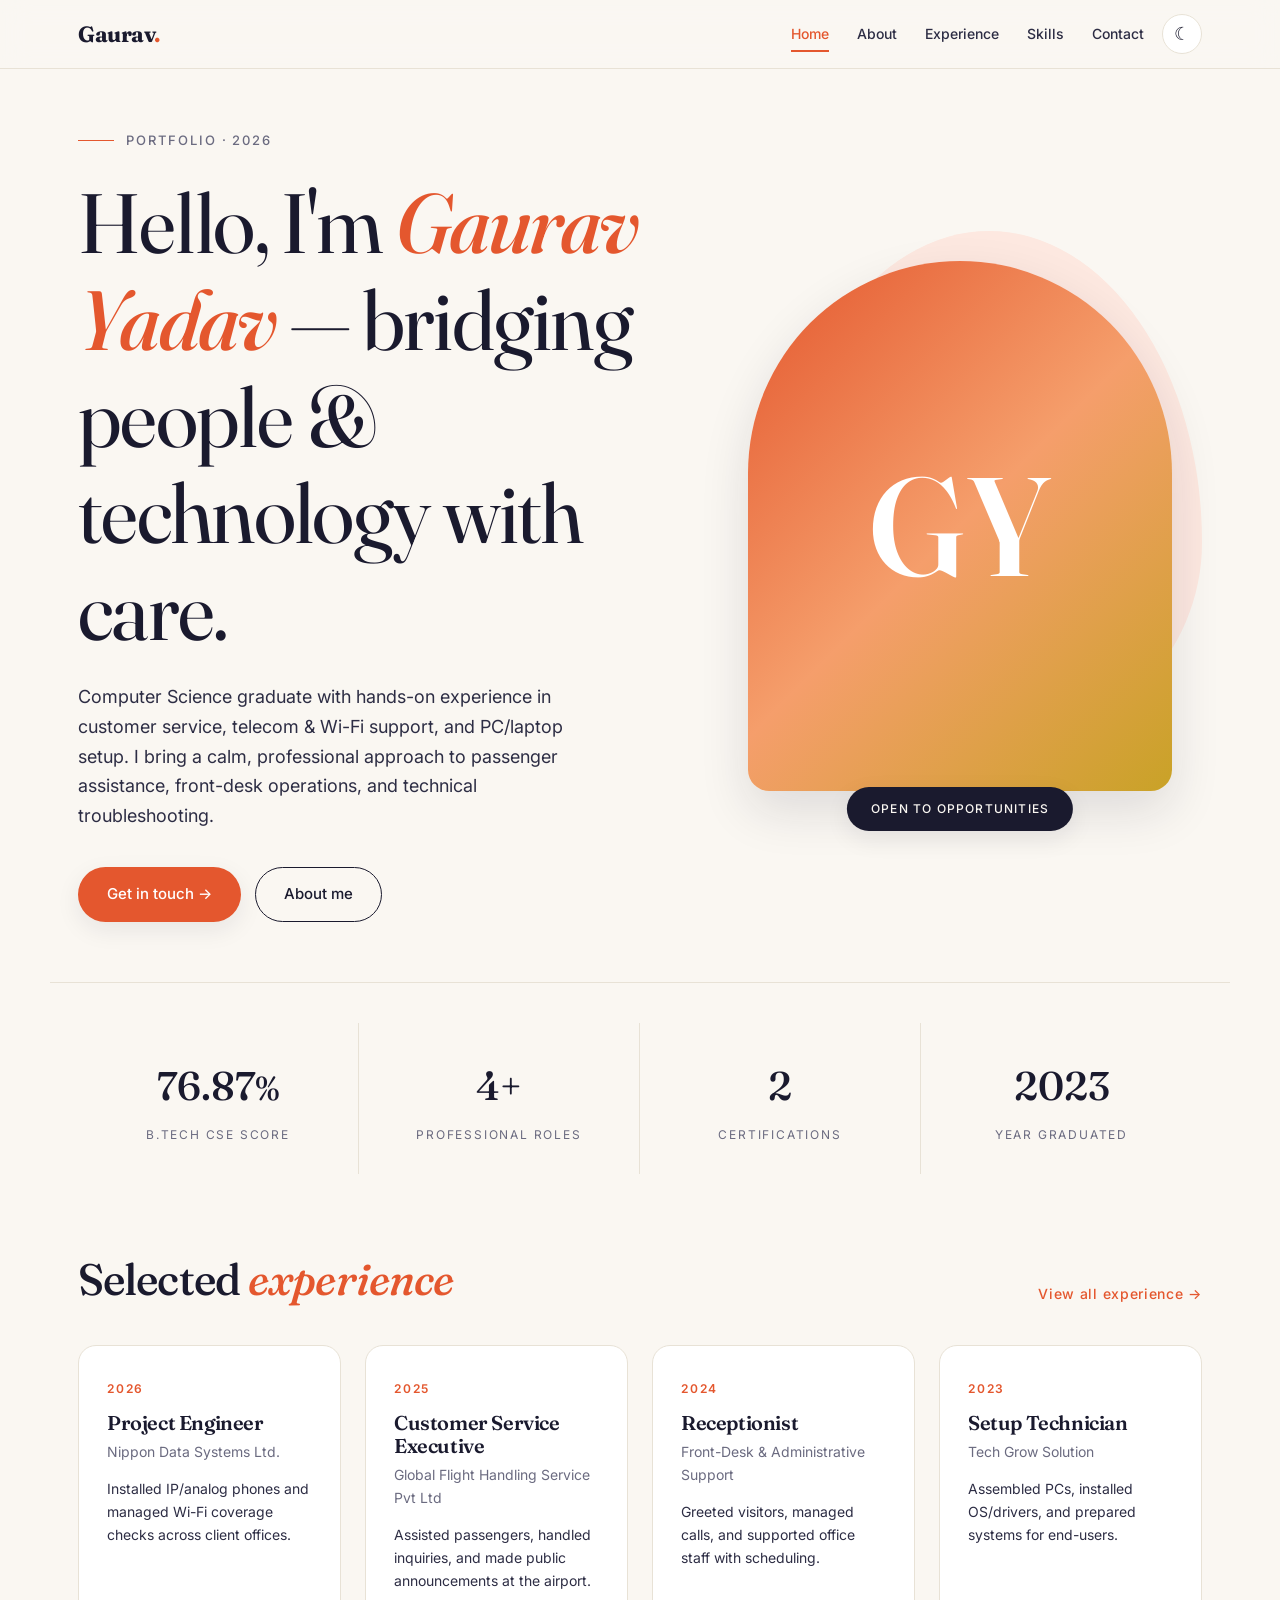
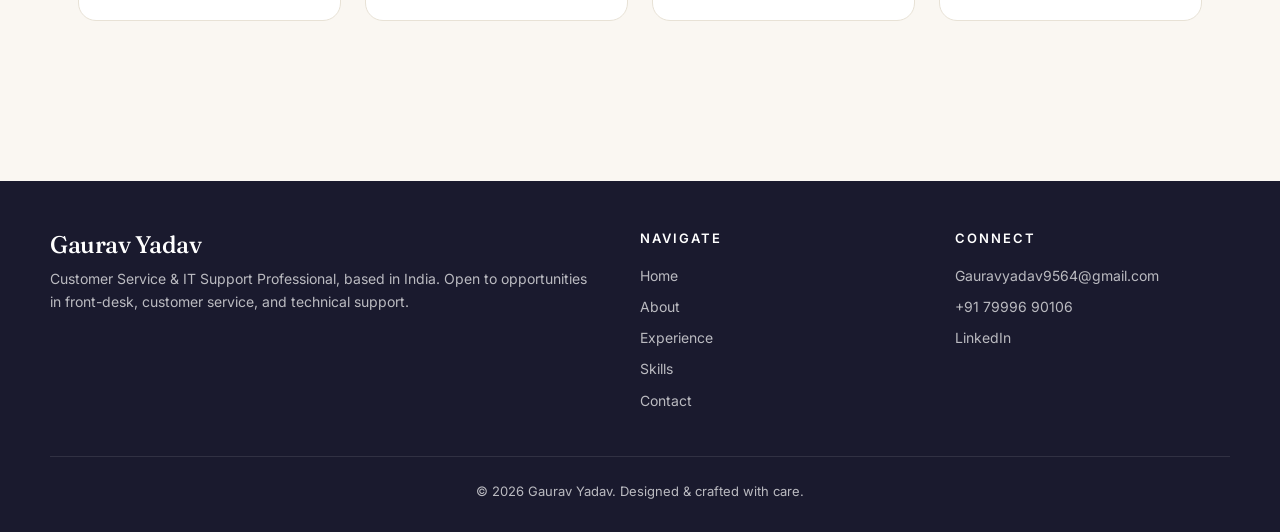
==== index.html @ d3b37814 "Initial commit: Gaurav Yadav portfolio site Co-Authored-By: Claude Opus 4.8 (1M context) <noreply@an" ====
<!DOCTYPE html>
<html lang="en">
<head>
  <meta charset="UTF-8" />
  <meta name="viewport" content="width=device-width, initial-scale=1.0, viewport-fit=cover" />
  <meta name="theme-color" content="#faf7f2" />
  <title>Gaurav Yadav — Customer Service & IT Support</title>
  <meta name="description" content="Gaurav Yadav — Customer Service & IT Support Professional. Computer Science graduate with experience in telecom, Wi-Fi, and front-desk operations." />
  <link rel="preconnect" href="https://fonts.googleapis.com">
  <link rel="preconnect" href="https://fonts.gstatic.com" crossorigin>
  <link href="https://fonts.googleapis.com/css2?family=Fraunces:ital,opsz,wght@0,9..144,400;0,9..144,500;0,9..144,600;0,9..144,700;1,9..144,400;1,9..144,500&family=Inter:wght@300;400;500;600;700&display=swap" rel="stylesheet">
  <link rel="stylesheet" href="css/style.css" />
  <script>
    (function() {
      try {
        var t = localStorage.getItem('theme');
        if (!t) t = window.matchMedia('(prefers-color-scheme: dark)').matches ? 'dark' : 'light';
        document.documentElement.setAttribute('data-theme', t);
      } catch (e) {}
    })();
  </script>
</head>
<body data-page="home">

<nav class="nav">
  <div class="nav-inner">
    <a href="index.html" class="logo" data-bind="logo">Gaurav<span class="dot">.</span></a>
    <div class="nav-right">
      <div class="nav-links">
        <a href="index.html">Home</a>
        <a href="about.html">About</a>
        <a href="experience.html">Experience</a>
        <a href="skills.html">Skills</a>
        <a href="contact.html">Contact</a>
      </div>
      <button class="theme-toggle" aria-label="Toggle theme" title="Toggle theme">
        <span class="theme-icon">☾</span>
      </button>
      <button class="menu-btn" aria-label="Toggle menu">&#9776;</button>
    </div>
  </div>
</nav>

<header class="hero">
  <div class="reveal">
    <div class="hero-meta">
      <span class="line"></span>
      <span data-bind="hero.metaLabel">Portfolio · 2026</span>
    </div>
    <h1 class="title" data-bind="hero.title">Hello, I'm <em>Gaurav Yadav</em> — bridging people &amp; technology with care.</h1>
    <p class="subtitle" data-bind="hero.subtitle">
      Computer Science graduate with hands-on experience in customer service, telecom &amp; Wi-Fi support, and PC/laptop setup. I bring a calm, professional approach to passenger assistance, front-desk operations, and technical troubleshooting.
    </p>
    <div class="cta-row">
      <a class="btn btn-primary" href="contact.html" data-bind="hero.primaryCta">Get in touch &rarr;</a>
      <a class="btn btn-ghost" href="about.html" data-bind="hero.secondaryCta">About me</a>
    </div>
  </div>

  <div class="portrait-wrap reveal">
    <div class="portrait-bg"></div>
    <div class="portrait" data-bind="hero.portraitInitials">GY</div>
    <div class="portrait-tag" data-bind="hero.portraitTag">Open to opportunities</div>
  </div>
</header>

<section class="stats-strip">
  <div class="stats-row" data-bind="stats.row">
    <div class="stat-cell reveal">
      <span class="num">76.87<small>%</small></span>
      <div class="lbl">B.Tech CSE Score</div>
    </div>
    <div class="stat-cell reveal">
      <span class="num">4+</span>
      <div class="lbl">Professional Roles</div>
    </div>
    <div class="stat-cell reveal">
      <span class="num">2</span>
      <div class="lbl">Certifications</div>
    </div>
    <div class="stat-cell reveal">
      <span class="num">2023</span>
      <div class="lbl">Year Graduated</div>
    </div>
  </div>
</section>

<section class="preview-section">
  <div class="preview-head reveal">
    <h2 data-bind="previewHead.title">Selected <em class="italic accent-text">experience</em></h2>
    <a href="experience.html" data-bind="previewHead.link">View all experience &rarr;</a>
  </div>
  <div class="preview-grid" data-bind="previewGrid">
    <div class="preview-card reveal">
      <span class="yr">2026</span>
      <h3>Project Engineer</h3>
      <p class="co">Nippon Data Systems Ltd.</p>
      <p>Installed IP/analog phones and managed Wi-Fi coverage checks across client offices.</p>
    </div>
    <div class="preview-card reveal">
      <span class="yr">2025</span>
      <h3>Customer Service Executive</h3>
      <p class="co">Global Flight Handling Service</p>
      <p>Assisted passengers, handled inquiries, and made public announcements at the airport.</p>
    </div>
    <div class="preview-card reveal">
      <span class="yr">2024</span>
      <h3>Receptionist</h3>
      <p class="co">Front-Desk &amp; Admin Support</p>
      <p>Greeted visitors, managed calls, and supported office staff with scheduling.</p>
    </div>
    <div class="preview-card reveal">
      <span class="yr">2023</span>
      <h3>Setup Technician</h3>
      <p class="co">Tech Grow Solution</p>
      <p>Assembled PCs, installed OS/drivers, and prepared systems for end-users.</p>
    </div>
  </div>
</section>

<footer>
  <div class="footer-inner">
    <div class="footer-brand">
      <h3 data-bind="footer.brand">Gaurav Yadav</h3>
      <p data-bind="footer.blurb">Customer Service &amp; IT Support Professional, based in India. Open to opportunities in front-desk, customer service, and technical support.</p>
    </div>
    <div class="footer-col">
      <h4>Navigate</h4>
      <a href="index.html">Home</a>
      <a href="about.html">About</a>
      <a href="experience.html">Experience</a>
      <a href="skills.html">Skills</a>
      <a href="contact.html">Contact</a>
    </div>
    <div class="footer-col">
      <h4>Connect</h4>
      <a href="mailto:Gauravyadav9564@gmail.com" data-bind="footer.email">Gauravyadav9564@gmail.com</a>
      <a href="tel:+917999690106" data-bind="footer.phone">+91 79996 90106</a>
      <a href="https://linkedin.com/in/gauravy-yadav" target="_blank" rel="noopener" data-bind="footer.linkedin">LinkedIn</a>
    </div>
  </div>
  <div class="footer-bot">
    &copy; <span id="yr" data-bind="footer.year"></span> <span data-bind="footer.brand">Gaurav Yadav</span>. <span data-bind="footer.credit">Designed &amp; crafted with care.</span>
  </div>
</footer>

<script src="js/content-loader.js"></script>
<script src="js/main.js"></script>
</body>
</html>
---- css/style.css ----
/* ============================================
   Gaurav Yadav — Portfolio (Light + Dark themes)
   ============================================ */

/* ---------- LIGHT THEME (default) ---------- */
:root {
  --bg: #faf7f2;
  --bg-2: #f3ede2;
  --body-bg: var(--bg);
  --surface: #ffffff;
  --border: #e8e2d6;
  --text: #1a1a2e;
  --text-soft: #2d2d44;
  --muted: #6b6b80;
  --accent: #e4572e;
  --accent-soft: #fde8e0;
  --accent-2: #2d5a3d;
  --accent-2-soft: #e3ede5;
  --gold: #c9a227;

  --nav-bg: rgba(250, 247, 242, 0.85);
  --footer-bg: #1a1a2e;
  --footer-text: rgba(255, 255, 255, 0.7);
  --footer-text-strong: #ffffff;
  --footer-border: rgba(255, 255, 255, 0.1);

  --portrait-gradient: linear-gradient(135deg, #e4572e 0%, #f59e6b 50%, #c9a227 100%);
  --skill-gradient: linear-gradient(90deg, #e4572e, #c9a227);
  --input-bg: var(--bg);

  --error: #c8431f;
  --success: var(--accent-2);

  --shadow-sm: 0 2px 8px rgba(26, 26, 46, 0.06);
  --shadow-md: 0 8px 24px rgba(26, 26, 46, 0.08);
  --shadow-lg: 0 20px 50px rgba(26, 26, 46, 0.12);
  --radius: 18px;
  --radius-sm: 12px;
}

/* ---------- DARK THEME (previous palette) ---------- */
[data-theme="dark"] {
  --bg: #0b1020;
  --bg-2: rgba(255, 255, 255, 0.06);
  --body-bg:
    radial-gradient(1200px 800px at 10% -10%, #1a2255 0%, transparent 60%),
    radial-gradient(900px 600px at 110% 10%, #173a3a 0%, transparent 55%),
    #0b1020;
  --surface: rgba(255, 255, 255, 0.04);
  --border: rgba(255, 255, 255, 0.08);
  --text: #e7ecff;
  --text-soft: #c8cee8;
  --muted: #9aa3c7;
  --accent: #6c8cff;
  --accent-soft: rgba(108, 140, 255, 0.15);
  --accent-2: #7af2c8;
  --accent-2-soft: rgba(122, 242, 200, 0.15);
  --gold: #7af2c8;

  --nav-bg: rgba(11, 16, 32, 0.7);
  --footer-bg: #06091a;
  --footer-text: rgba(255, 255, 255, 0.65);
  --footer-text-strong: #ffffff;
  --footer-border: rgba(255, 255, 255, 0.08);

  --portrait-gradient: linear-gradient(135deg, #6c8cff 0%, #7af2c8 100%);
  --skill-gradient: linear-gradient(90deg, #6c8cff, #7af2c8);
  --input-bg: rgba(255, 255, 255, 0.04);

  --error: #ff8a8a;
  --success: #7af2c8;

  --shadow-sm: 0 2px 10px rgba(0, 0, 0, 0.25);
  --shadow-md: 0 10px 30px rgba(0, 0, 0, 0.35);
  --shadow-lg: 0 22px 56px rgba(0, 0, 0, 0.5);
}

* { box-sizing: border-box; margin: 0; padding: 0; -webkit-tap-highlight-color: transparent; }
html { scroll-behavior: smooth; }

body {
  font-family: 'Inter', system-ui, -apple-system, sans-serif;
  color: var(--text);
  background: var(--body-bg);
  line-height: 1.65;
  min-height: 100vh;
  overflow-x: hidden;
  -webkit-font-smoothing: antialiased;
  -moz-osx-font-smoothing: grayscale;
  transition: background 0.35s ease, color 0.35s ease;
}

h1, h2, h3, h4 {
  font-family: 'Fraunces', 'Playfair Display', Georgia, serif;
  font-weight: 600;
  line-height: 1.15;
  letter-spacing: -0.02em;
  color: var(--text);
}
a { color: inherit; text-decoration: none; }
img { max-width: 100%; display: block; }

.serif { font-family: 'Fraunces', 'Playfair Display', Georgia, serif; }
.accent-text { color: var(--accent); }
.italic { font-style: italic; }

/* ============================================
   NAVIGATION
   ============================================ */
.nav {
  position: fixed;
  top: 0; left: 0; right: 0;
  z-index: 50;
  background: var(--nav-bg);
  backdrop-filter: blur(14px);
  -webkit-backdrop-filter: blur(14px);
  border-bottom: 1px solid var(--border);
  transition: background 0.35s ease, border-color 0.35s ease;
}
.nav-inner {
  max-width: 1180px;
  margin: 0 auto;
  display: flex;
  align-items: center;
  justify-content: space-between;
  padding: 14px 28px;
}
.logo {
  font-family: 'Fraunces', serif;
  font-weight: 700;
  font-size: 22px;
  letter-spacing: -0.02em;
  color: var(--text);
}
.logo .dot { color: var(--accent); }

.nav-right {
  display: flex;
  align-items: center;
  gap: 18px;
}
.nav-links {
  display: flex;
  gap: 28px;
  align-items: center;
}
.nav-links a {
  font-size: 14px;
  font-weight: 500;
  color: var(--text-soft);
  transition: color 0.2s;
  position: relative;
  padding: 4px 0;
}
.nav-links a:hover { color: var(--accent); }
.nav-links a.active { color: var(--accent); }
.nav-links a.active::after {
  content: '';
  position: absolute;
  bottom: -2px;
  left: 0; right: 0;
  height: 2px;
  background: var(--accent);
}

/* Theme toggle */
.theme-toggle {
  width: 40px;
  height: 40px;
  border-radius: 50%;
  background: var(--surface);
  border: 1px solid var(--border);
  color: var(--text);
  cursor: pointer;
  display: flex;
  align-items: center;
  justify-content: center;
  font-size: 18px;
  transition: all 0.25s ease;
  padding: 0;
  flex-shrink: 0;
}
.theme-toggle:hover {
  border-color: var(--accent);
  transform: rotate(15deg);
  color: var(--accent);
}
.theme-toggle .theme-icon { line-height: 1; }

.menu-btn {
  display: none;
  background: var(--surface);
  border: 1px solid var(--border);
  color: var(--text);
  font-size: 22px;
  cursor: pointer;
  width: 40px;
  height: 40px;
  border-radius: 50%;
  align-items: center;
  justify-content: center;
  padding: 0;
}

/* ============================================
   PAGE
   ============================================ */
.page {
  max-width: 1180px;
  margin: 0 auto;
  padding: 140px 28px 80px;
}
.page-head {
  text-align: center;
  margin-bottom: 64px;
  max-width: 720px;
  margin-left: auto;
  margin-right: auto;
}
.eyebrow {
  display: inline-block;
  color: var(--accent);
  font-size: 12px;
  font-weight: 600;
  letter-spacing: 0.25em;
  text-transform: uppercase;
  margin-bottom: 18px;
  position: relative;
  padding: 0 24px;
}
.eyebrow::before,
.eyebrow::after {
  content: '';
  position: absolute;
  top: 50%;
  width: 16px;
  height: 1px;
  background: var(--accent);
}
.eyebrow::before { left: 0; }
.eyebrow::after { right: 0; }

.page-head h1 {
  font-size: clamp(36px, 6vw, 64px);
  font-weight: 500;
  margin-bottom: 16px;
}
.page-head p {
  color: var(--muted);
  font-size: clamp(15px, 1.6vw, 18px);
  max-width: 540px;
  margin: 0 auto;
}

/* ============================================
   BUTTONS
   ============================================ */
.btn {
  display: inline-flex;
  align-items: center;
  gap: 10px;
  padding: 14px 28px;
  border-radius: 999px;
  font-weight: 500;
  font-size: 15px;
  transition: all 0.25s ease;
  cursor: pointer;
  border: 1px solid transparent;
  font-family: inherit;
  min-height: 48px;
}
.btn-primary {
  background: var(--accent);
  color: #fff;
  box-shadow: var(--shadow-md);
}
.btn-primary:hover {
  filter: brightness(0.92);
  transform: translateY(-2px);
  box-shadow: var(--shadow-lg);
}
[data-theme="dark"] .btn-primary { color: #0b1020; }
[data-theme="dark"] .btn-primary:hover { filter: brightness(1.08); }

.btn-ghost {
  background: transparent;
  color: var(--text);
  border-color: var(--text);
}
.btn-ghost:hover {
  background: var(--text);
  color: var(--bg);
}

/* ============================================
   HOME — HERO
   ============================================ */
.hero {
  max-width: 1180px;
  margin: 0 auto;
  padding: 130px 28px 60px;
  display: grid;
  grid-template-columns: 1.2fr 1fr;
  gap: 60px;
  align-items: center;
}
.hero-meta {
  display: flex;
  align-items: center;
  gap: 12px;
  margin-bottom: 24px;
  color: var(--muted);
  font-size: 13px;
  letter-spacing: 0.15em;
  text-transform: uppercase;
  font-weight: 500;
}
.hero-meta .line {
  width: 36px;
  height: 1px;
  background: var(--accent);
}
.hero h1.title {
  font-size: clamp(44px, 7vw, 84px);
  font-weight: 400;
  margin-bottom: 24px;
}
.hero h1.title em {
  font-style: italic;
  color: var(--accent);
  font-weight: 500;
}
.hero .subtitle {
  font-size: clamp(15px, 1.6vw, 18px);
  color: var(--text-soft);
  max-width: 520px;
  margin-bottom: 36px;
}
.cta-row { display: flex; gap: 14px; flex-wrap: wrap; }

/* Hero portrait */
.portrait-wrap {
  position: relative;
  padding: 30px;
}
.portrait-bg {
  position: absolute;
  top: 0; right: 0;
  width: 88%;
  height: 88%;
  background: var(--accent-soft);
  border-radius: 50% 50% 50% 50% / 60% 60% 40% 40%;
  z-index: 0;
  transition: background 0.35s ease;
}
.portrait {
  position: relative;
  z-index: 1;
  aspect-ratio: 4/5;
  border-radius: 240px 240px 24px 24px;
  background: var(--portrait-gradient);
  display: flex;
  align-items: center;
  justify-content: center;
  font-family: 'Fraunces', serif;
  font-size: clamp(80px, 12vw, 140px);
  font-weight: 600;
  color: #fff;
  box-shadow: var(--shadow-lg);
  overflow: hidden;
  transition: background 0.35s ease, box-shadow 0.35s ease;
}
[data-theme="dark"] .portrait { color: #0b1020; }

.portrait-tag {
  position: absolute;
  bottom: -10px;
  left: 50%;
  transform: translateX(-50%);
  background: var(--text);
  color: var(--bg);
  padding: 12px 24px;
  border-radius: 999px;
  font-size: 12px;
  font-weight: 500;
  letter-spacing: 0.1em;
  text-transform: uppercase;
  white-space: nowrap;
  z-index: 2;
  box-shadow: var(--shadow-md);
  transition: background 0.35s ease, color 0.35s ease;
}

/* Stats strip */
.stats-strip {
  max-width: 1180px;
  margin: 0 auto;
  padding: 40px 28px 0;
  border-top: 1px solid var(--border);
}
.stats-row {
  display: grid;
  grid-template-columns: repeat(4, 1fr);
  gap: 0;
}
.stat-cell {
  padding: 30px 20px;
  text-align: center;
  border-right: 1px solid var(--border);
}
.stat-cell:last-child { border-right: 0; }
.stat-cell .num {
  font-family: 'Fraunces', serif;
  font-size: clamp(28px, 4vw, 40px);
  font-weight: 500;
  color: var(--text);
  display: block;
}
.stat-cell .lbl {
  color: var(--muted);
  font-size: 12px;
  letter-spacing: 0.15em;
  text-transform: uppercase;
  margin-top: 6px;
}

/* Selected experience preview */
.preview-section {
  max-width: 1180px;
  margin: 0 auto;
  padding: 80px 28px;
}
.preview-head {
  display: flex;
  justify-content: space-between;
  align-items: end;
  margin-bottom: 40px;
  flex-wrap: wrap;
  gap: 20px;
}
.preview-head h2 {
  font-size: clamp(28px, 4vw, 44px);
  font-weight: 500;
}
.preview-head a {
  color: var(--accent);
  font-weight: 500;
  font-size: 14px;
  letter-spacing: 0.05em;
}
.preview-head a:hover { text-decoration: underline; }

.preview-grid {
  display: grid;
  grid-template-columns: repeat(auto-fit, minmax(260px, 1fr));
  gap: 24px;
}
.preview-card {
  background: var(--surface);
  border: 1px solid var(--border);
  border-radius: var(--radius);
  padding: 28px;
  transition: all 0.3s ease;
}
.preview-card:hover {
  transform: translateY(-4px);
  box-shadow: var(--shadow-md);
  border-color: var(--accent);
}
.preview-card .yr {
  display: inline-block;
  color: var(--accent);
  font-size: 12px;
  font-weight: 600;
  letter-spacing: 0.15em;
  margin-bottom: 12px;
}
.preview-card h3 { font-size: 20px; margin-bottom: 6px; }
.preview-card .co { color: var(--muted); font-size: 14px; margin-bottom: 14px; }
.preview-card p { color: var(--text-soft); font-size: 14px; }

/* ============================================
   ABOUT
   ============================================ */
.about-grid {
  display: grid;
  grid-template-columns: 1.2fr 1fr;
  gap: 60px;
  align-items: start;
  margin-bottom: 80px;
}
.about-text h2 {
  font-size: clamp(28px, 4vw, 40px);
  font-weight: 500;
  margin-bottom: 20px;
}
.about-text p {
  color: var(--text-soft);
  font-size: 17px;
  margin-bottom: 20px;
}
.about-text p strong { color: var(--text); font-weight: 600; }
.about-text .lead {
  font-family: 'Fraunces', serif;
  font-size: 22px;
  font-style: italic;
  color: var(--text);
  line-height: 1.4;
  padding-left: 20px;
  border-left: 3px solid var(--accent);
  margin: 30px 0;
}

.about-side {
  background: var(--surface);
  border: 1px solid var(--border);
  border-radius: var(--radius);
  padding: 32px;
  box-shadow: var(--shadow-sm);
  transition: background 0.35s ease, border-color 0.35s ease;
}
.about-side h3 { font-size: 18px; margin-bottom: 20px; font-weight: 600; }
.fact-row {
  display: flex;
  justify-content: space-between;
  padding: 14px 0;
  border-bottom: 1px solid var(--border);
  font-size: 14px;
}
.fact-row:last-child { border-bottom: 0; }
.fact-row .lbl { color: var(--muted); }
.fact-row .val { color: var(--text); font-weight: 500; text-align: right; }

.subhead {
  font-size: clamp(24px, 3vw, 32px);
  margin-bottom: 28px;
  font-weight: 500;
}

.edu-grid {
  display: grid;
  grid-template-columns: 1fr 1fr;
  gap: 24px;
}
.edu-card, .cert-card {
  background: var(--surface);
  border: 1px solid var(--border);
  border-radius: var(--radius);
  padding: 32px;
  box-shadow: var(--shadow-sm);
  transition: background 0.35s ease, border-color 0.35s ease;
}
.edu-card h3 { font-size: 22px; margin-bottom: 6px; font-weight: 600; }
.edu-card .school {
  color: var(--accent);
  font-size: 14px;
  margin-bottom: 18px;
  font-weight: 500;
}
.edu-card .meta {
  display: flex;
  gap: 24px;
  flex-wrap: wrap;
  color: var(--muted);
  font-size: 14px;
  padding-top: 14px;
  border-top: 1px solid var(--border);
}
.edu-card .meta strong { color: var(--text); }

.cert-list { display: flex; flex-direction: column; gap: 14px; margin-top: 18px; }
.cert-item {
  display: flex;
  gap: 16px;
  align-items: center;
  padding: 16px;
  border-radius: var(--radius-sm);
  background: var(--bg-2);
  transition: all 0.2s;
}
.cert-item:hover { background: var(--accent-soft); }
.cert-item .ico {
  width: 40px;
  height: 40px;
  border-radius: 50%;
  background: var(--accent);
  color: #fff;
  display: flex;
  align-items: center;
  justify-content: center;
  font-size: 16px;
  flex-shrink: 0;
}
[data-theme="dark"] .cert-item .ico { color: #0b1020; }
.cert-item h4 {
  font-size: 15px;
  font-weight: 600;
  font-family: 'Inter', sans-serif;
  letter-spacing: 0;
  color: var(--text);
}
.cert-item p { font-size: 13px; color: var(--muted); }

/* ============================================
   EXPERIENCE — Timeline (editorial)
   ============================================ */
.timeline {
  max-width: 900px;
  margin: 0 auto;
  position: relative;
}
.tl-item {
  display: grid;
  grid-template-columns: 140px 1fr;
  gap: 40px;
  padding: 36px 0;
  border-top: 1px solid var(--border);
  align-items: start;
}
.tl-item:last-child { border-bottom: 1px solid var(--border); }
.tl-year {
  font-family: 'Fraunces', serif;
  font-size: 22px;
  font-weight: 500;
  color: var(--accent);
}
.tl-content h3 { font-size: 24px; margin-bottom: 6px; font-weight: 600; }
.tl-content .company {
  color: var(--text-soft);
  font-size: 15px;
  margin-bottom: 6px;
  font-weight: 500;
}
.tl-content .period {
  color: var(--muted);
  font-size: 13px;
  margin-bottom: 18px;
  letter-spacing: 0.05em;
}
.tl-content ul { list-style: none; padding: 0; }
.tl-content ul li {
  color: var(--text-soft);
  font-size: 15px;
  padding-left: 22px;
  position: relative;
  margin-bottom: 10px;
  line-height: 1.6;
}
.tl-content ul li::before {
  content: '';
  position: absolute;
  left: 0; top: 12px;
  width: 8px;
  height: 1px;
  background: var(--accent);
}

/* ============================================
   SKILLS
   ============================================ */
.skills-intro {
  display: grid;
  grid-template-columns: repeat(auto-fit, minmax(220px, 1fr));
  gap: 18px;
  margin-bottom: 60px;
}
.skill-pillar {
  text-align: center;
  padding: 30px 20px;
  background: var(--surface);
  border: 1px solid var(--border);
  border-radius: var(--radius);
  box-shadow: var(--shadow-sm);
  transition: background 0.35s ease, border-color 0.35s ease;
}
.skill-pillar .num {
  font-family: 'Fraunces', serif;
  font-size: 40px;
  color: var(--accent);
  font-weight: 500;
}
.skill-pillar .lbl {
  color: var(--muted);
  font-size: 13px;
  letter-spacing: 0.1em;
  text-transform: uppercase;
  margin-top: 4px;
}

.skills-grid {
  display: grid;
  grid-template-columns: repeat(auto-fit, minmax(280px, 1fr));
  gap: 20px;
}
.skill-card {
  background: var(--surface);
  border: 1px solid var(--border);
  border-radius: var(--radius);
  padding: 28px;
  transition: all 0.3s ease;
  box-shadow: var(--shadow-sm);
}
.skill-card:hover {
  transform: translateY(-4px);
  border-color: var(--accent);
  box-shadow: var(--shadow-md);
}
.skill-card-top {
  display: flex;
  align-items: center;
  justify-content: space-between;
  margin-bottom: 14px;
}
.skill-card .skill-icon {
  width: 48px;
  height: 48px;
  border-radius: 12px;
  background: var(--accent-soft);
  color: var(--accent);
  display: flex;
  align-items: center;
  justify-content: center;
  font-size: 22px;
}
.skill-card .pct {
  font-family: 'Fraunces', serif;
  font-size: 22px;
  color: var(--accent);
  font-weight: 500;
}
.skill-card h3 {
  font-size: 18px;
  margin-bottom: 8px;
  font-weight: 600;
  font-family: 'Inter', sans-serif;
  letter-spacing: 0;
}
.skill-card p { color: var(--text-soft); font-size: 14px; margin-bottom: 16px; }
.skill-bar {
  height: 4px;
  background: var(--bg-2);
  border-radius: 999px;
  overflow: hidden;
}
.skill-bar > span {
  display: block;
  height: 100%;
  background: var(--skill-gradient);
  border-radius: 999px;
  width: 0;
  transition: width 1.2s cubic-bezier(0.22, 1, 0.36, 1);
}

/* ============================================
   CONTACT
   ============================================ */
.contact-grid {
  display: grid;
  grid-template-columns: 1fr 1.3fr;
  gap: 40px;
  align-items: start;
}
.contact-info { display: flex; flex-direction: column; gap: 14px; }
.contact-block {
  background: var(--surface);
  border: 1px solid var(--border);
  border-radius: var(--radius);
  padding: 22px;
  display: flex;
  align-items: center;
  gap: 16px;
  transition: all 0.25s ease;
  box-shadow: var(--shadow-sm);
  min-height: 88px;
  color: var(--text);
}
.contact-block:hover {
  transform: translateY(-2px);
  border-color: var(--accent);
  box-shadow: var(--shadow-md);
}
.contact-block .ico-lg {
  width: 54px;
  height: 54px;
  border-radius: 16px;
  background: var(--accent-soft);
  color: var(--accent);
  display: flex;
  align-items: center;
  justify-content: center;
  font-size: 24px;
  flex-shrink: 0;
}
.contact-block .lbl-sm {
  color: var(--muted);
  font-size: 11px;
  letter-spacing: 0.18em;
  text-transform: uppercase;
  margin-bottom: 4px;
}
.contact-block .val {
  font-size: 15px;
  font-weight: 500;
  color: var(--text);
  word-break: break-all;
}

.contact-form {
  background: var(--surface);
  border: 1px solid var(--border);
  border-radius: var(--radius);
  padding: 36px;
  box-shadow: var(--shadow-sm);
  transition: background 0.35s ease, border-color 0.35s ease;
}
.contact-form h2 { font-size: 26px; margin-bottom: 6px; font-weight: 500; }
.contact-form .lead-note { color: var(--muted); font-size: 14px; margin-bottom: 24px; }
.form-group { margin-bottom: 18px; }
.form-group label {
  display: block;
  font-size: 12px;
  color: var(--muted);
  margin-bottom: 8px;
  font-weight: 500;
  letter-spacing: 0.1em;
  text-transform: uppercase;
}
.form-group input,
.form-group textarea {
  width: 100%;
  padding: 14px 16px;
  border-radius: var(--radius-sm);
  background: var(--input-bg);
  border: 1px solid var(--border);
  color: var(--text);
  font-family: inherit;
  font-size: 15px;
  transition: all 0.2s;
  min-height: 48px;
}
.form-group input::placeholder,
.form-group textarea::placeholder { color: var(--muted); opacity: 0.7; }
.form-group input:focus,
.form-group textarea:focus {
  outline: none;
  border-color: var(--accent);
  background: var(--surface);
  box-shadow: 0 0 0 4px var(--accent-soft);
}
.form-group textarea { resize: vertical; min-height: 140px; }
.form-msg { margin-top: 14px; font-size: 14px; min-height: 20px; }
.form-msg.error { color: var(--error); }
.form-msg.success { color: var(--success); }

/* ============================================
   FOOTER
   ============================================ */
footer {
  margin-top: 80px;
  padding: 50px 28px 30px;
  background: var(--footer-bg);
  color: var(--footer-text);
  transition: background 0.35s ease, color 0.35s ease;
}
.footer-inner {
  max-width: 1180px;
  margin: 0 auto;
  display: grid;
  grid-template-columns: 2fr 1fr 1fr;
  gap: 40px;
  margin-bottom: 40px;
}
.footer-brand h3 {
  color: var(--footer-text-strong);
  font-size: 24px;
  margin-bottom: 8px;
  font-weight: 500;
}
.footer-brand p { font-size: 14px; }
.footer-col h4 {
  color: var(--footer-text-strong);
  font-size: 13px;
  letter-spacing: 0.15em;
  text-transform: uppercase;
  margin-bottom: 14px;
  font-family: 'Inter', sans-serif;
  font-weight: 600;
}
.footer-col a {
  display: block;
  font-size: 14px;
  padding: 4px 0;
  transition: color 0.2s;
}
.footer-col a:hover { color: var(--accent); }
.footer-bot {
  max-width: 1180px;
  margin: 0 auto;
  border-top: 1px solid var(--footer-border);
  padding-top: 24px;
  text-align: center;
  font-size: 13px;
}

/* ============================================
   REVEAL ANIMATIONS
   ============================================ */
.reveal {
  opacity: 0;
  transform: translateY(30px);
  transition: opacity 0.8s ease, transform 0.8s ease;
}
.reveal.in {
  opacity: 1;
  transform: translateY(0);
}

/* ============================================
   RESPONSIVE
   ============================================ */
@media (max-width: 960px) {
  .hero {
    grid-template-columns: 1fr;
    padding-top: 110px;
    gap: 50px;
    text-align: center;
  }
  .hero-meta { justify-content: center; }
  .cta-row { justify-content: center; }
  .hero .subtitle { margin-left: auto; margin-right: auto; }
  .portrait-wrap { max-width: 340px; margin: 0 auto; }

  .about-grid,
  .contact-grid { grid-template-columns: 1fr; gap: 30px; }
  .edu-grid { grid-template-columns: 1fr; }

  .stats-row { grid-template-columns: 1fr 1fr; }
  .stat-cell:nth-child(2) { border-right: 0; }
  .stat-cell:nth-child(1),
  .stat-cell:nth-child(2) { border-bottom: 1px solid var(--border); }

  .footer-inner { grid-template-columns: 1fr; gap: 30px; }
}

@media (max-width: 720px) {
  .nav-inner { padding: 12px 16px; }
  .nav-right { gap: 8px; }
  .logo { font-size: 20px; }
  .nav-links {
    display: none;
    position: absolute;
    top: 100%; left: 0; right: 0;
    flex-direction: column;
    gap: 0;
    background: var(--surface);
    border-bottom: 1px solid var(--border);
    padding: 8px 20px;
    box-shadow: var(--shadow-md);
    max-height: calc(100vh - 60px);
    overflow-y: auto;
  }
  .nav-links.open { display: flex; }
  .nav-links a {
    padding: 16px 0;
    border-bottom: 1px solid var(--border);
    width: 100%;
    font-size: 15px;
    min-height: 48px;
    display: flex;
    align-items: center;
  }
  .nav-links a:last-child { border-bottom: 0; }
  .menu-btn { display: flex; }
  .theme-toggle,
  .menu-btn { width: 40px; height: 40px; font-size: 17px; }

  .page { padding: 100px 18px 56px; }
  .hero { padding: 92px 18px 30px; gap: 36px; }
  .hero h1.title { line-height: 1.1; }
  .hero .subtitle { margin-bottom: 28px; }
  .stats-strip { padding: 24px 18px 0; }
  .preview-section { padding: 50px 18px; }

  .tl-item {
    grid-template-columns: 1fr;
    gap: 10px;
    padding: 24px 0;
  }
  .tl-year { font-size: 18px; }
  .tl-content h3 { font-size: 20px; }
  .tl-content ul li { font-size: 14px; }

  .contact-form { padding: 22px; }
  .about-side, .edu-card, .cert-card { padding: 22px; }
  .skill-card { padding: 20px; }
  .preview-card { padding: 22px; }

  .btn { padding: 13px 22px; font-size: 14px; width: 100%; justify-content: center; }
  .cta-row { gap: 10px; flex-direction: column; align-items: stretch; }
  .cta-row .btn { width: 100%; }

  .preview-head { flex-direction: column; align-items: flex-start; gap: 12px; }
  .page-head { margin-bottom: 44px; }

  .contact-block { padding: 18px; min-height: 76px; }
  .contact-block .ico-lg { width: 46px; height: 46px; font-size: 20px; border-radius: 12px; }
  .contact-block .val { font-size: 14px; }

  .form-group input,
  .form-group textarea { font-size: 16px; padding: 13px 14px; }

  footer { padding: 40px 18px 24px; }
  .footer-brand h3 { font-size: 22px; }
}

@media (max-width: 480px) {
  .stats-row { grid-template-columns: 1fr; }
  .stat-cell {
    border-right: 0;
    border-bottom: 1px solid var(--border);
    padding: 20px 14px;
  }
  .stat-cell:last-child { border-bottom: 0; }
  .stat-cell .num { font-size: 30px; }

  .hero { padding: 84px 16px 24px; }
  .hero h1.title { font-size: clamp(32px, 9vw, 42px); }
  .hero .subtitle { font-size: 15px; }
  .portrait-wrap { max-width: 280px; padding: 20px; }
  .portrait-tag { font-size: 11px; padding: 10px 18px; }

  .page { padding: 92px 16px 48px; }
  .page-head { margin-bottom: 36px; }
  .page-head h1 { font-size: clamp(28px, 8vw, 36px); }
  .page-head p { font-size: 14px; }
  .eyebrow { font-size: 11px; letter-spacing: 0.2em; }

  .preview-section { padding: 40px 16px; }
  .preview-head h2 { font-size: 28px; }
  .preview-card { padding: 20px; }
  .preview-card h3 { font-size: 18px; }

  .subhead { font-size: 24px; margin-bottom: 22px; }
  .about-text p, .about-text .lead { font-size: 15px; }
  .about-text .lead { font-size: 18px; padding-left: 16px; margin: 22px 0; }
  .fact-row { font-size: 13px; padding: 12px 0; }

  .skill-pillar { padding: 22px 14px; }
  .skill-pillar .num { font-size: 32px; }
  .skill-card h3 { font-size: 17px; }
  .skill-card p { font-size: 13px; }

  .contact-form { padding: 20px; }
  .contact-form h2 { font-size: 22px; }
  .contact-block { padding: 16px; gap: 12px; }
  .contact-block .ico-lg { width: 42px; height: 42px; font-size: 18px; }

  .stats-strip { padding: 18px 16px 0; }

  footer { padding: 36px 16px 20px; margin-top: 56px; }
  .footer-brand p { font-size: 13px; }
  .footer-col a { font-size: 13px; }
  .footer-bot { font-size: 12px; padding-top: 18px; }
}

/* Landscape phones — keep hero compact so portrait isn't pushed below fold */
@media (max-height: 520px) and (max-width: 960px) and (orientation: landscape) {
  .hero { padding-top: 80px; padding-bottom: 24px; gap: 28px; }
  .portrait-wrap { max-width: 220px; padding: 16px; }
}

/* Honor reduced-motion */
@media (prefers-reduced-motion: reduce) {
  .reveal { opacity: 1; transform: none; transition: none; }
  *, *::before, *::after { transition-duration: 0.01ms !important; animation-duration: 0.01ms !important; }
  html { scroll-behavior: auto; }
}

/* ============================================
   ADMIN PAGE
   ============================================ */
.admin-shell {
  max-width: 1180px;
  margin: 0 auto;
  padding: 110px 24px 80px;
}
.admin-head {
  display: flex;
  justify-content: space-between;
  align-items: center;
  gap: 16px;
  margin-bottom: 28px;
  flex-wrap: wrap;
}
.admin-head h1 { font-size: clamp(28px, 4vw, 40px); font-weight: 500; }
.admin-actions { display: flex; gap: 10px; flex-wrap: wrap; }
.admin-actions .btn { padding: 11px 18px; font-size: 14px; min-height: 44px; }
.admin-tabs {
  display: flex;
  gap: 6px;
  flex-wrap: wrap;
  margin-bottom: 24px;
  border-bottom: 1px solid var(--border);
  padding-bottom: 4px;
}
.admin-tabs button {
  background: transparent;
  border: 0;
  padding: 10px 14px;
  font-family: inherit;
  font-size: 14px;
  font-weight: 500;
  color: var(--muted);
  cursor: pointer;
  border-radius: 8px 8px 0 0;
  border-bottom: 2px solid transparent;
  transition: color 0.2s, border-color 0.2s, background 0.2s;
  min-height: 44px;
}
.admin-tabs button:hover { color: var(--text); background: var(--bg-2); }
.admin-tabs button.active { color: var(--accent); border-bottom-color: var(--accent); }

.admin-panel { display: none; animation: fadeIn 0.25s ease; }
.admin-panel.active { display: block; }
@keyframes fadeIn { from { opacity: 0; } to { opacity: 1; } }

.admin-card {
  background: var(--surface);
  border: 1px solid var(--border);
  border-radius: var(--radius);
  padding: 22px;
  margin-bottom: 18px;
  box-shadow: var(--shadow-sm);
}
.admin-card h3 {
  font-size: 16px;
  font-family: 'Inter', sans-serif;
  letter-spacing: 0;
  font-weight: 600;
  margin-bottom: 16px;
  display: flex;
  justify-content: space-between;
  align-items: center;
}
.admin-card h3 .small-actions { display: flex; gap: 6px; }
.admin-field { margin-bottom: 14px; }
.admin-field label {
  display: block;
  font-size: 12px;
  letter-spacing: 0.1em;
  text-transform: uppercase;
  color: var(--muted);
  font-weight: 500;
  margin-bottom: 6px;
}
.admin-field input,
.admin-field textarea {
  width: 100%;
  padding: 11px 13px;
  background: var(--input-bg);
  border: 1px solid var(--border);
  border-radius: var(--radius-sm);
  color: var(--text);
  font-family: inherit;
  font-size: 14px;
  min-height: 44px;
}
.admin-field textarea { min-height: 90px; resize: vertical; line-height: 1.55; }
.admin-field input:focus,
.admin-field textarea:focus {
  outline: none;
  border-color: var(--accent);
  box-shadow: 0 0 0 3px var(--accent-soft);
}
.admin-grid-2 { display: grid; grid-template-columns: 1fr 1fr; gap: 12px; }
@media (max-width: 600px) { .admin-grid-2 { grid-template-columns: 1fr; } }

.admin-mini-btn {
  background: transparent;
  border: 1px solid var(--border);
  border-radius: 8px;
  padding: 6px 10px;
  font-family: inherit;
  font-size: 12px;
  color: var(--text-soft);
  cursor: pointer;
  min-height: 32px;
  transition: all 0.2s;
}
.admin-mini-btn:hover { border-color: var(--accent); color: var(--accent); }
.admin-mini-btn.danger:hover { border-color: var(--error); color: var(--error); }

.admin-status {
  margin-left: auto;
  font-size: 13px;
  color: var(--muted);
  padding: 6px 10px;
  border-radius: 8px;
  background: var(--bg-2);
}
.admin-status.saved { color: var(--success); background: var(--accent-2-soft); }

.admin-login {
  max-width: 380px;
  margin: 140px auto 80px;
  background: var(--surface);
  border: 1px solid var(--border);
  border-radius: var(--radius);
  padding: 32px;
  box-shadow: var(--shadow-md);
  text-align: center;
}
.admin-login h2 { font-size: 22px; margin-bottom: 8px; font-weight: 500; }
.admin-login p { color: var(--muted); font-size: 14px; margin-bottom: 20px; }
.admin-login input {
  width: 100%;
  padding: 13px 16px;
  background: var(--input-bg);
  border: 1px solid var(--border);
  border-radius: var(--radius-sm);
  color: var(--text);
  font-family: inherit;
  font-size: 15px;
  margin-bottom: 14px;
  min-height: 48px;
}
.admin-login input:focus { outline: none; border-color: var(--accent); box-shadow: 0 0 0 3px var(--accent-soft); }
.admin-login .err { color: var(--error); font-size: 13px; min-height: 18px; margin-top: 8px; }

.admin-hint {
  font-size: 13px;
  color: var(--muted);
  background: var(--bg-2);
  border-radius: var(--radius-sm);
  padding: 12px 14px;
  margin-bottom: 18px;
  line-height: 1.55;
}
.admin-hint code {
  background: var(--surface);
  padding: 2px 6px;
  border-radius: 6px;
  font-size: 12px;
}

@media (max-width: 600px) {
  .admin-shell { padding: 96px 14px 60px; }
  .admin-card { padding: 18px; }
  .admin-head { flex-direction: column; align-items: stretch; }
  .admin-actions { width: 100%; }
  .admin-actions .btn { flex: 1; }
}
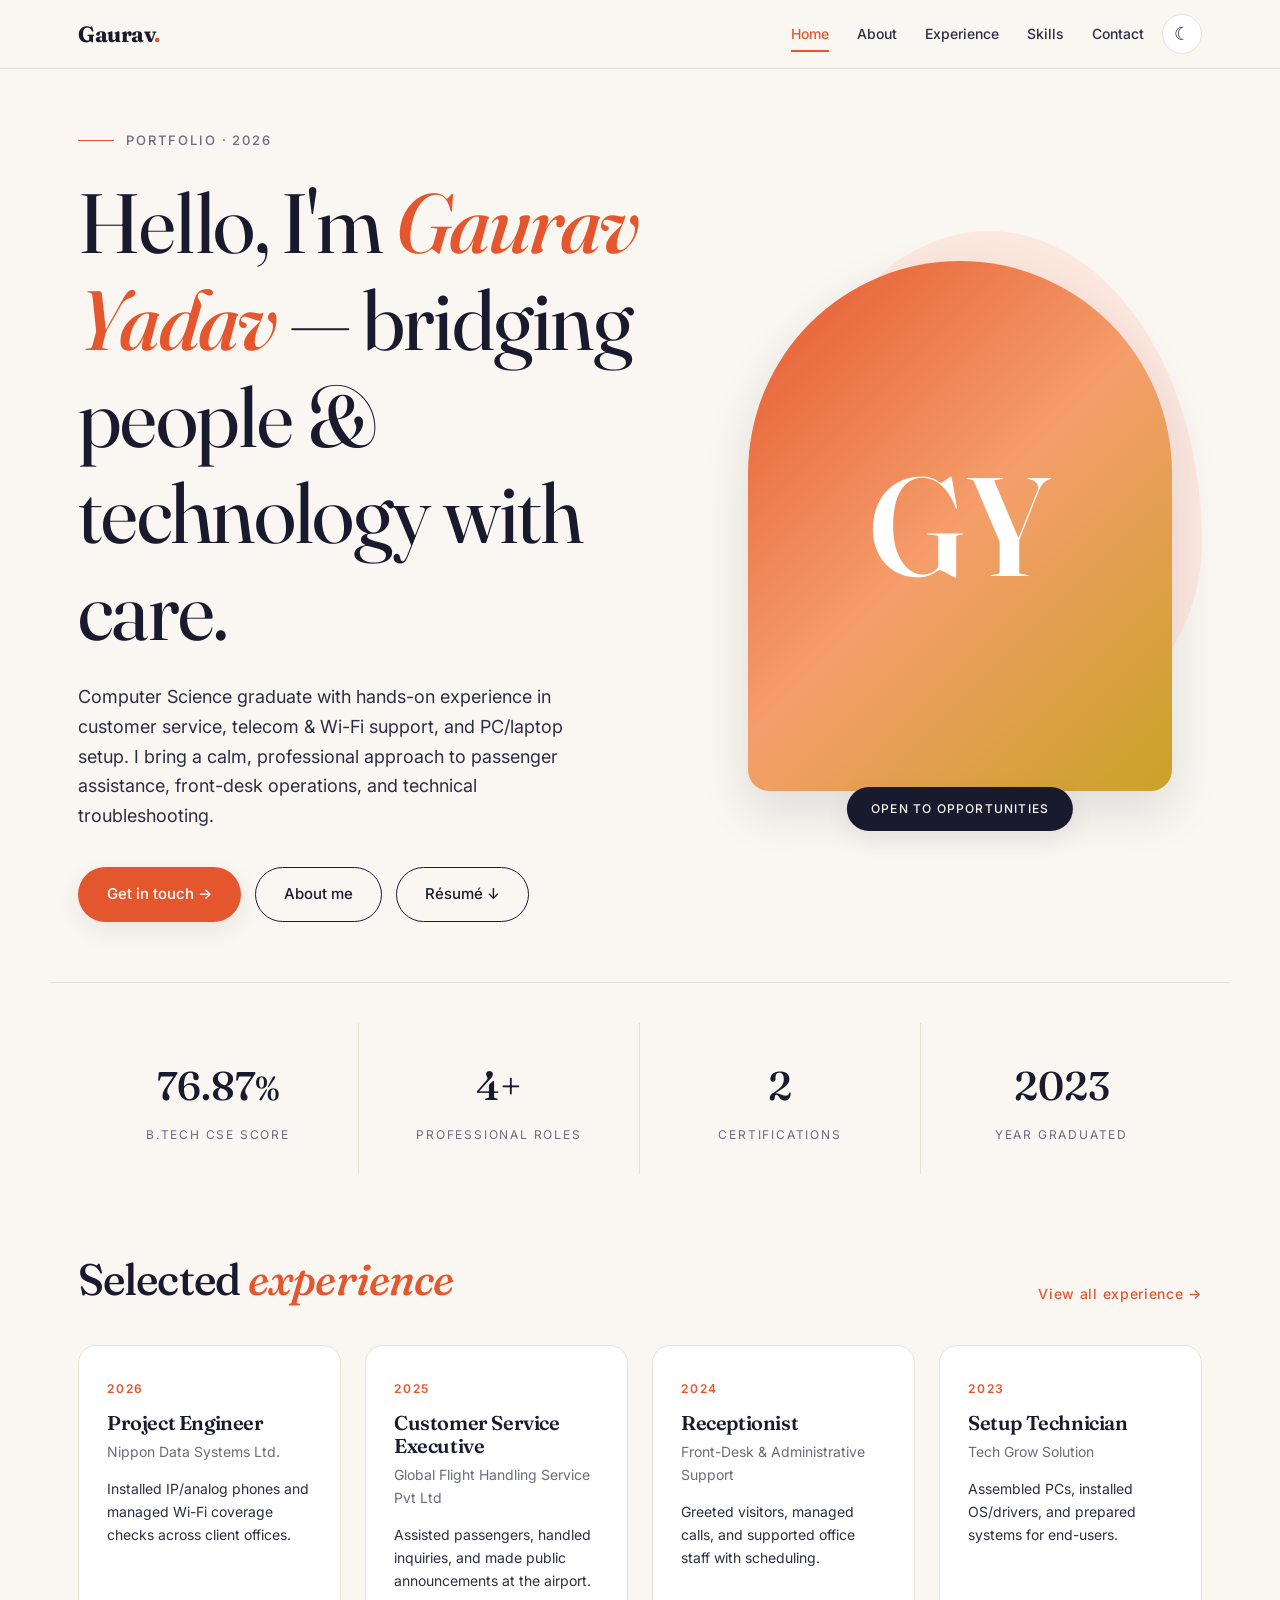
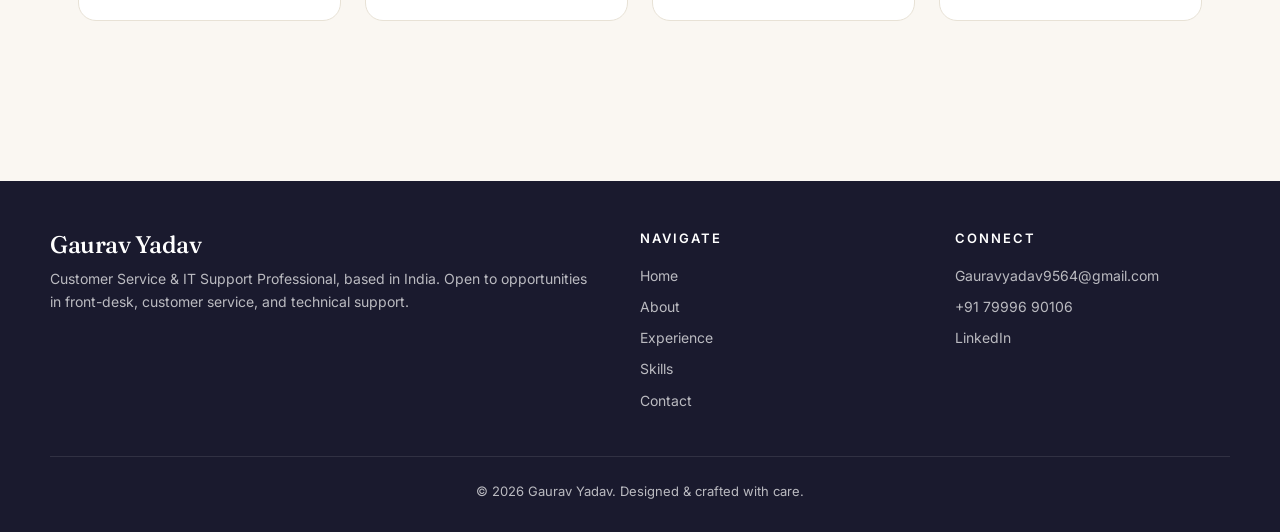
==== commit 7ac1dacd: "QA fixes: title regression, footer null-safety, favicon, resume link - Fix home <title> becoming 'Ga" ====
--- a/index.html
+++ b/index.html
@@ -9,6 +9,7 @@
   <link rel="preconnect" href="https://fonts.googleapis.com">
   <link rel="preconnect" href="https://fonts.gstatic.com" crossorigin>
   <link href="https://fonts.googleapis.com/css2?family=Fraunces:ital,opsz,wght@0,9..144,400;0,9..144,500;0,9..144,600;0,9..144,700;1,9..144,400;1,9..144,500&family=Inter:wght@300;400;500;600;700&display=swap" rel="stylesheet">
+  <link rel="icon" href="favicon.svg" type="image/svg+xml" />
   <link rel="stylesheet" href="css/style.css" />
   <script>
     (function() {
@@ -54,6 +55,7 @@
     <div class="cta-row">
       <a class="btn btn-primary" href="contact.html" data-bind="hero.primaryCta">Get in touch &rarr;</a>
       <a class="btn btn-ghost" href="about.html" data-bind="hero.secondaryCta">About me</a>
+      <a class="btn btn-ghost" href="Gaurav_Yadav-1.pdf" target="_blank" rel="noopener" download>R&eacute;sum&eacute; &darr;</a>
     </div>
   </div>
 
